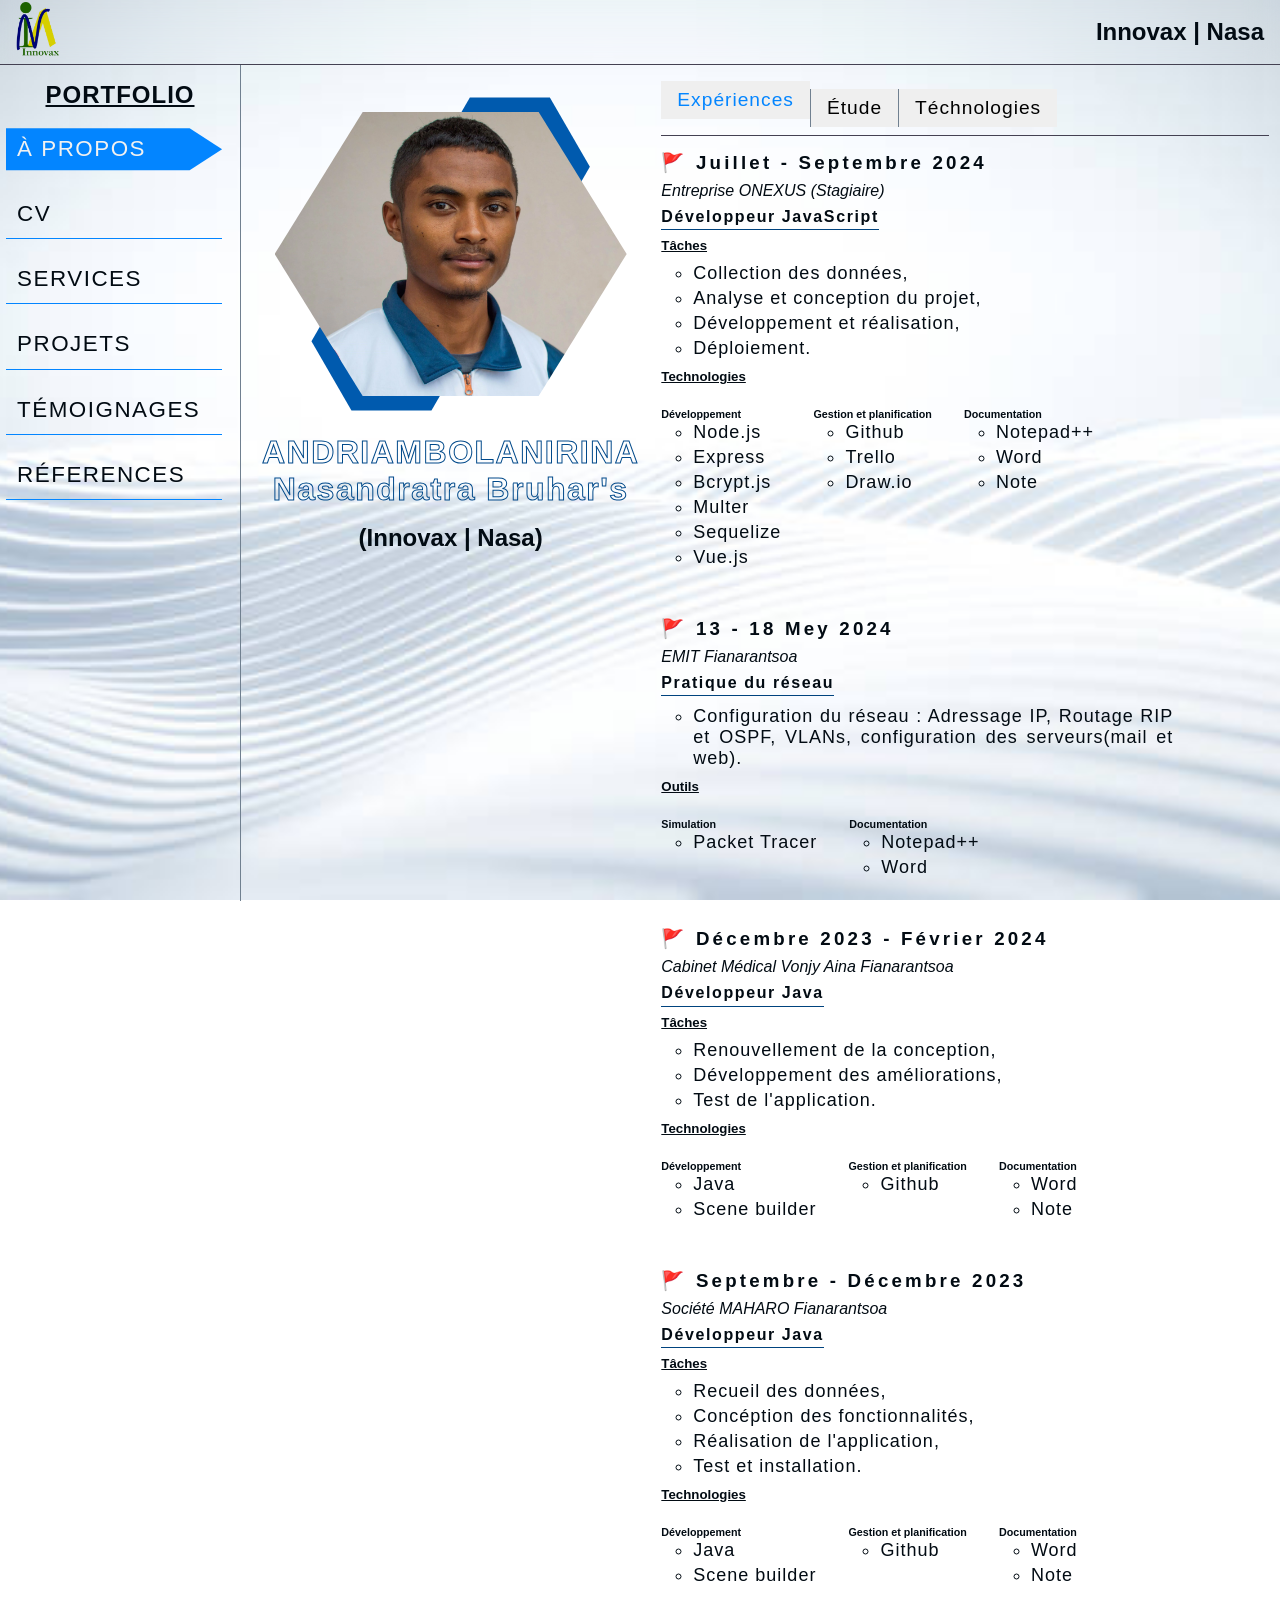
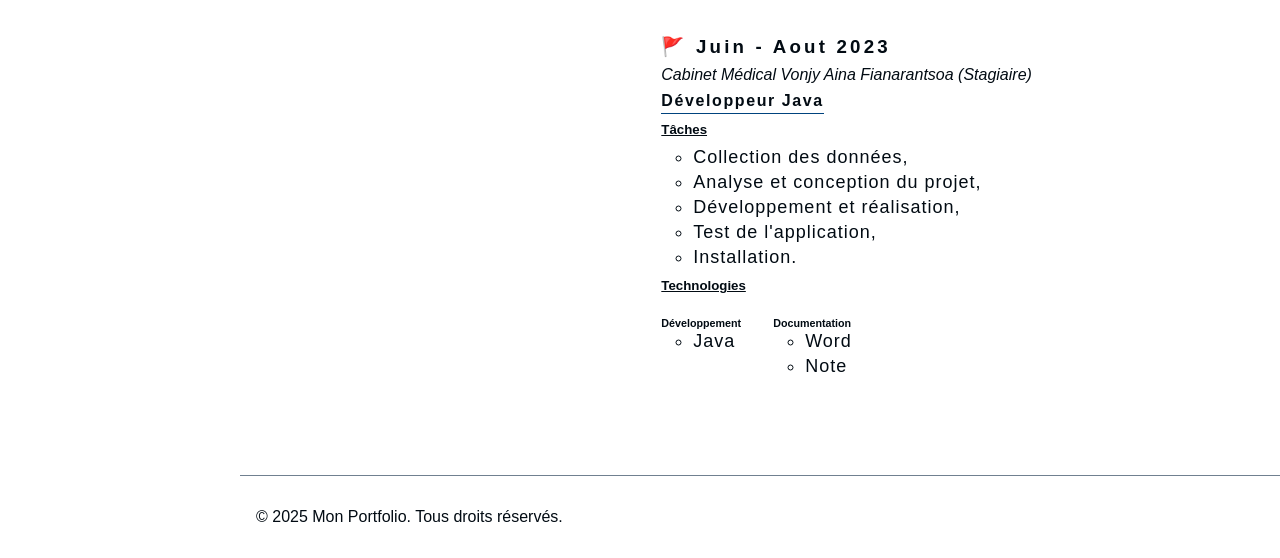
==== index.html @ ebd3f72e "update : spel check update (ONNEXUX -> ONEXUS)" ====
<!DOCTYPE html>
<html lang="fr">

<head>
    <meta charset="UTF-8">
    <meta name="viewport" content="width=device-width, initial-scale=1.0">
    <title>Innovax | Nasa</title>
    <link rel="shortcut icon" href="images/logo-white.png" type="image/x-icon">
    <link rel="stylesheet" href="style.css">
</head>

<body>

    <div class="page">
        <header>
            <section>
                <button class="toggle-btn" id="toggleBtn" hidden>☰</button>
                <img src="images/logo.png" alt="">
            </section>
            <section>
                <h1>Innovax | Nasa</h1>
            </section>
        </header>

        <aside>
            <section>
                <h2>portfolio</h2>
            </section>
            <nav>
                <a href="#about" class="links active" id="aboutLink">à propos</a>
                <a href="#cv" class="links" id="cvLink">cv</a>
                <a href="#service" class="links" id="serviceLink">services</a>
                <a href="#project" class="links" id="projectLink">projets</a>
                <a href="#testimony" class="links" id="testimonyLink">témoignages</a>
                <a href="#reference" class="links" id="referenceLink">réferences</a>
            </nav>
        </aside>

        <main>
            <section class="linkDestinations about" id="about">
                <div class="about-image">
                    <div class="img">
                        <div class="abs abs1"></div>
                        <img src="images/nasandratra.webp" alt="Nasandratra">
                        <div class="abs abs2"></div>
                    </div>
                    <h1>ANDRIAMBOLANIRINA <br> Nasandratra Bruhar's</h1>
                    <h2>(Innovax | Nasa)</h2>
                </div>
                <div class="about-description">
                    <div class="tabulation">
                        <button type="button" class="tabulations active" id="experienceTab">expériences</button>
                        <button type="button" class="tabulations" id="studyTab">étude</button>
                        <button type="button" class="tabulations" id="technologieTab">téchnologies</button>
                    </div>

                    <div id="experience" class="tabContent">
                        <div class="item">
                            <h3>🚩 Juillet - Septembre 2024</h3>
                            <i>Entreprise ONEXUS (Stagiaire)</i>
                            <h4>Développeur JavaScript</h4>
                            <h5>Tâches</h5>
                            <ul>
                                <li>Collection des données,</li>
                                <li>Analyse et conception du projet,</li>
                                <li>Développement et réalisation,</li>
                                <li>Déploiement.</li>
                            </ul>
                            <h5>Technologies</h5>
                            <div class="item-tech-used">
                                <div>
                                    <h6>Développement</h6>
                                    <ul>
                                        <li>Node.js</li>
                                        <li>Express</li>
                                        <li>Bcrypt.js</li>
                                        <li>Multer</li>
                                        <li>Sequelize</li>
                                        <li>Vue.js</li>
                                    </ul>
                                </div>
                                <div>
                                    <h6>Gestion et planification</h6>
                                    <ul>
                                        <li>Github</li>
                                        <li>Trello</li>
                                        <li>Draw.io</li>
                                    </ul>
                                </div>
                                <div>
                                    <h6>Documentation</h6>
                                    <ul>
                                        <li>Notepad++</li>
                                        <li>Word</li>
                                        <li>Note</li>
                                    </ul>
                                </div>
                            </div>
                        </div>
                        <div class="item">
                            <h3>🚩 13 - 18 Mey 2024</h3>
                            <i>EMIT Fianarantsoa</i>
                            <h4>Pratique du réseau</h4>
                            <ul>
                                <li>
                                    Configuration du réseau : Adressage IP, Routage RIP et OSPF, VLANs,
                                    configuration des serveurs(mail et web).
                                </li>
                            </ul>
                            <h5>Outils</h5>
                            <div class="item-tech-used">
                                <div>
                                    <h6>Simulation</h6>
                                    <ul>
                                        <li>Packet Tracer</li>
                                    </ul>
                                </div>
                                <div>
                                    <h6>Documentation</h6>
                                    <ul>
                                        <li>Notepad++</li>
                                        <li>Word</li>
                                    </ul>
                                </div>
                            </div>
                        </div>
                        <div class="item">
                            <h3>🚩 Décembre 2023 - Février 2024</h3>
                            <i>Cabinet Médical Vonjy Aina Fianarantsoa</i>
                            <h4>Développeur Java</h4>
                            <h5>Tâches</h5>
                            <ul>
                                <li>Renouvellement de la conception,</li>
                                <li>Développement des améliorations,</li>
                                <li>Test de l'application.</li>
                            </ul>
                            <h5>Technologies</h5>
                            <div class="item-tech-used">
                                <div>
                                    <h6>Développement</h6>
                                    <ul>
                                        <li>Java</li>
                                        <li>Scene builder</li>
                                    </ul>
                                </div>
                                <div>
                                    <h6>Gestion et planification</h6>
                                    <ul>
                                        <li>Github</li>
                                    </ul>
                                </div>
                                <div>
                                    <h6>Documentation</h6>
                                    <ul>
                                        <li>Word</li>
                                        <li>Note</li>
                                    </ul>
                                </div>
                            </div>
                        </div>
                        <div class="item">
                            <h3>🚩 Septembre - Décembre 2023</h3>
                            <i>Société MAHARO Fianarantsoa</i>
                            <h4>Développeur Java</h4>
                            <h5>Tâches</h5>
                            <ul>
                                <li>Recueil des données,</li>
                                <li>Concéption des fonctionnalités,</li>
                                <li>Réalisation de l'application,</li>
                                <li>Test et installation.</li>
                            </ul>
                            <h5>Technologies</h5>
                            <div class="item-tech-used">
                                <div>
                                    <h6>Développement</h6>
                                    <ul>
                                        <li>Java</li>
                                        <li>Scene builder</li>
                                    </ul>
                                </div>
                                <div>
                                    <h6>Gestion et planification</h6>
                                    <ul>
                                        <li>Github</li>
                                    </ul>
                                </div>
                                <div>
                                    <h6>Documentation</h6>
                                    <ul>
                                        <li>Word</li>
                                        <li>Note</li>
                                    </ul>
                                </div>
                            </div>
                        </div>
                        <div class="item">
                            <h3>🚩 Juin - Aout 2023</h3>
                            <i>Cabinet Médical Vonjy Aina Fianarantsoa (Stagiaire)</i>
                            <h4>Développeur Java</h4>
                            <h5>Tâches</h5>
                            <ul>
                                <li>Collection des données,</li>
                                <li>Analyse et conception du projet,</li>
                                <li>Développement et réalisation,</li>
                                <li>Test de l'application,</li>
                                <li>Installation.</li>
                            </ul>
                            <h5>Technologies</h5>
                            <div class="item-tech-used">
                                <div>
                                    <h6>Développement</h6>
                                    <ul>
                                        <li>Java</li>
                                    </ul>
                                </div>
                                <div>
                                    <h6>Documentation</h6>
                                    <ul>
                                        <li>Word</li>
                                        <li>Note</li>
                                    </ul>
                                </div>
                            </div>
                        </div>
                    </div>

                    <div id="study" class="tabContent hidden">
                        <div class="item">
                            <h3>2024 <i>(EMIT Fianarantsoa)</i></h3>
                            <ul>
                                <li>Obtention du diplôme de lycence en informatique.</li>
                            </ul>
                        </div>
                        <div class="item">
                            <h3>2022 <i>(Alliance Française)</i></h3>
                            <ul>
                                <li>Attestation de suivie de cours.</li>
                            </ul>
                        </div>
                        <div class="item">
                            <h3>2020 <i>(Lycée Betafo)</i></h3>
                            <ul>
                                <li>Obtention du diplôme baccalauréat.</li>
                            </ul>
                        </div>
                    </div>

                    <div id="technologie" class="tabContent hidden">
                        <div class="item">
                            <h4>Langage de programmation</h4>
                            <ul>
                                <li>Flutter</li>
                                <li>Java</li>
                                <li>JavaScript</li>
                                <li>TypeScript</li>
                            </ul>
                        </div>
                        <div class="item">
                            <h4>Téchnologies avancé </h4>
                            <ul>
                                <li>Spring Boot</li>
                                <li>Hiberanate</li>
                                <li>Thymeleaf</li>
                                <li>Node.js</li>
                                <li>Vue.js</li>
                                <li>React.js</li>
                                <li>Angular</li>
                            </ul>
                        </div>
                        <div class="item">
                            <h4>Base de nonnées </h4>
                            <ul>
                                <li>MySQL</li>
                                <li>PostgreSQL</li>
                            </ul>
                        </div>
                        <div class="item">
                            <h4>Outils de développement</h4>
                            <ul>
                                <li>Visual Studio Code</li>
                                <li>NetBeans</li>
                                <li>Notepad++</li>
                                <li>Android Studio</li>
                                <li>InteliJ</li>
                                <li>FormatFactory</li>
                                <li>Draw.io</li>
                            </ul>
                        </div>
                        <div class="item">
                            <h4>Plateforme de gestion et de planification</h4>
                            <ul>
                                <li>GitHub</li>
                                <li>Trello</li>
                            </ul>
                        </div>
                        <div class="item">
                            <h4>Informatique burautique</h4>
                            <ul>
                                <li>Microsoft word</li>
                                <li>Microsoft Excel</li>
                                <li>Microsoft Powerpoint</li>
                                <li>Microsoft One Note</li>
                            </ul>
                        </div>
                    </div>
                </div>
            </section>

            <section class="linkDestinations hidden cv" id="cv">
                <div class="cv-card">
                    <img src="images/dossier.webp" alt="IMG CV">
                    <p>Vous pouvez consulter mon CV complet en cliquant le bouton suivant</p>
                    <button type="button" id="btnCV">Consulter mon CV</button>
                </div>
            </section>

            <section class="linkDestinations hidden service" id="service">
                <div class="item-service">
                    <img src="images/conception.webp" alt="Conception de projets">
                    <h1>Conception de Projets</h1>
                    <p>
                        Analyse des besoins et définition des objectifs avec des stratégies adaptées.
                    </p>
                </div>
                <div class="item-service">
                    <img src="images/backend.webp" alt="Développement backend">
                    <h1>Développement Backend</h1>
                    <p>
                        Développement backend sécurisé et performant, conforme aux standards.
                    </p>
                </div>
                <div class="item-service">
                    <img src="images/web-apps.webp" alt="Développement frontend">
                    <h1>Développement Frontend</h1>
                    <p>
                        UI intuitive et accessible, respectant les normes IHM et RGAA..
                    </p>
                </div>
                <div class="item-service">
                    <img src="images/mobile.png" alt="Proposition de solutions">
                    <h1>Développement mobile</h1>
                    <p>
                        Développement d’une application mobile performante et ergonomique avec Flutter.
                    </p>
                </div>
                <div class="item-service">
                    <img src="images/collaboration.webp" alt="Collaboration en projet">
                    <h1>Collaboration en Projet</h1>
                    <p>
                        Collaboration efficace en équipe pour une gestion optimale du projet.
                    </p>
                </div>
                <div class="item-service">
                    <img src="images/solution.webp" alt="Proposition de solutions">
                    <h1>Proposition de Solutions</h1>
                    <p>
                        Identification des défis et proposition de solutions innovantes..
                    </p>
                </div>
            </section>


            <section class="linkDestinations hidden project" id="project">
                <div class="project-items">
                    <div class="project-groupe">
                        <h1>Application Mobile </h1>
                        <div class="items-container mobile">
                            <img src="images/mobile-home.png" alt="home">
                            <img src="images/mobile-favorit.png" alt="favorit">
                            <img src="images/mobile-cart.png" alt="cart">
                            <img src="images/mobile-sidebar.png" alt="sidebar">
                        </div>
                    </div>
                    <div class="project-groupe">
                        <h1>Application Web</h1>
                        <div class="items-container">
                            <img src="images/onexus-project.png" alt="Onexus">
                            <img src="images/onnexu_2.png" alt="Onexus">
                            <img src="images/reference-elpirata.png" alt="elpirata">
                        </div>
                    </div>
                    <div class="project-groupe">
                        <h1>Application Desktop</h1>
                        <div class="items-container">
                            <img src="images/maharo-project.webp" alt="Maharo">
                        </div>
                    </div>
                </div>
            </section>

            <section class="linkDestinations hidden testimony" id="testimony">
                <h1>Ce que disent les personnes qui m'ont accueilli</h1>
                <div class="testimonials-container">
                    <div class="testimonial-item">
                        <p>"Vous faites preuve d’une grande honnêteté et d’un sérieux exemplaire dans tout votre
                            travail."</p>
                        <span>Dr Nicole RAZAFINDRATAVY (Centre Médical Vonjy Aina)</span>
                    </div>
                    <div class="testimonial-item">
                        <p>"Nous avons été agréablement surpris par la qualité et l’ampleur de tout ce que vous avez
                            accompli."</p>
                        <span>Mr Sata RAKOTOSON (Onexus)</span>
                    </div>
                    <div class="testimonial-item">
                        <p>"Vous êtes sérieux et appliqué dans votre travail."</p>
                        <span>Pr Hélio RAZAFIMAHEFA (Centre Médical Vonjy Aina)</span>
                    </div>
                    <div class="testimonial-item">
                        <p>"Je suis pleinement satisfait de votre travail."</p>
                        <span>Mr Mahenina ANDRIAMITSIRY (Connecty Tech)</span>
                    </div>
                </div>
            </section>

            <section class="linkDestinations hidden reference" id="reference">
                <a href="https://elpirata.fr/appele" target="_blank">
                    <div>
                        <img src="images/reference-elpirata.png" alt="elpirata">
                        <span>Intégration web</span>
                    </div>
                </a>
                <a href="https://app.onexus.tech" target="_blank">
                    <div>
                        <img src="images/reference-onexus.png" alt="onexus">
                        <span>Développement</span>
                    </div>
                </a>
            </section>

        </main>

        <footer>
            <p>&copy; 2025 Mon Portfolio. Tous droits réservés.</p>
        </footer>
    </div>

    <script src="script.js"></script>
</body>

</html>
---- style.css ----
:root {
    --text-color: #020b13;
    --text-color-empty: #00498a;
    --white-color: #f1f1f1;
    --btn-color-active: #0385ff;
    --polygone-color: #005aae;
    --border-color: #708090;
}
* {
    margin: 0;
    padding: 0;
    user-select: none;
    font-family: 'Segoe UI', Tahoma, Geneva, Verdana, sans-serif;
    transition: all .3s;
}
body {
    justify-content: center;
    background-image: url("images/background-white-3.jpg");
    background-repeat: no-repeat;
    background-size: cover;
    background-position: center;
    background-attachment: fixed;
}
.page {
    max-width: 1400px;
    min-width: 700px;
    min-height: 100vh;
    color: var(--text-color);
    display: grid;
    grid-template-columns: 15rem 1fr;
    grid-template-areas:
        "header header"
        "sidebar main"
        "sidebar footer";
    grid-template-rows: auto 1fr auto;
}
header {
    position: sticky;
    top: 0;
    grid-area: header;
    height: 4rem;
    padding: 0 1rem;
    display: flex;
    justify-content: space-between;
    align-items: center;
    border: solid #444152;
    border-width: 0 0 1px 0;
    z-index: 10;
    backdrop-filter: blur(15px);
}
header section{
    display: flex;
    gap: 2rem;
}
header section img{
    width: 3rem;
}
aside {
    position: sticky;
    top: 4rem;
    grid-area: sidebar;
    width: 15rem;
    height: calc(100vh - 4rem);
    display: flex;
    flex-direction: column;
    justify-content: start;
    align-items: start;
    border: solid var(--border-color);
    border-width: 0 1px 0 0;
}
aside section {
    width: 100%;
    display: flex;
    justify-content: center;
    align-items: center;
    padding: 1rem 0;
}
aside section h2 {
    letter-spacing: 1px;
    text-decoration: underline;
    text-transform: uppercase;
}
aside nav {
    display: flex;
    flex-direction: column;
    justify-content: center;
    align-items: center;
    gap: 1rem;
    overflow-y: auto;
    width: 95%;
    padding-bottom: 1rem;
}
aside nav a {
    width: 85%;
    text-decoration: none;
    color: var(--text-color);
    border: none;
    letter-spacing: 1.5px;
    font-size: 1.4rem;
    padding-bottom: .3rem;
    padding: .7rem;
    display: flex;
    justify-content: space-between;
    align-items: center;
    border: var(--btn-color-active) solid ;
    border-width: 0 0 1px 0;
    text-transform: uppercase;
}
aside nav a:hover,
aside nav a.active,
aside nav a.active:hover{
    clip-path: polygon(0% 6.7%, 85% 6.7%, 100% 50%, 85% 93.3%, 0% 93.3%, 0% 50%);
    border: none;
    background: var(--btn-color-active);
    color: var(--white-color);
}
main {
    grid-area: main;
}
main section{
    min-height: calc(4rem + fit-content);
    padding: 1rem 0 2rem 0;
    flex-wrap: wrap;
    animation: animation-show 1s forwards;
}
main section.about{
    display: flex;
    justify-content: space-evenly;
    align-items: start;
}
main section.about .about-image{
    position: sticky;
    top: 4rem;
    width: 25rem;
    height: 30rem;
    display: flex;
    flex-direction: column;
    justify-content: center;
    align-items: center;
    gap: 1rem;
}
main section.about .about-image .img{
    width: fit-content;
    height: fit-content;
    position: relative;
    display: flex;
    justify-content: center;
    align-items: center;
}
main section.about .about-image .img .abs{
    width: 10rem;
    height: 10rem;
    position: absolute;
    clip-path: polygon(25% 6.7%, 75% 6.7%, 100% 50%, 75% 93.3%, 25% 93.3%, 0% 50%);
    background: var(--polygone-color);
}
main section.about .about-image .img .abs1{
    top: -.2rem;
    right: 2.3rem;
}main section.about .about-image .img .abs2{
    bottom: -.2rem;
    left: 2.3rem;
}
main section.about .about-image .img img{
    width: 22rem;
    clip-path: polygon(25% 6.7%, 75% 6.7%, 100% 50%, 75% 93.3%, 25% 93.3%, 0% 50%);
    z-index: 1;
}
main section.about .about-image h1{
    text-align: center;
    letter-spacing: 1.5px;
    font-size: xx-large;
    color: transparent;
    -webkit-text-stroke: 1px var(--text-color-empty);
}
main section.about .about-description{
    width: 38rem;
    height: fit-content;
    display: flex;
    flex-direction: column;
    justify-content: start;
    align-items: start;
}
main section.about .about-description .tabulation{
    width: 100%;
    display: flex;
    justify-content: start;
    align-items: start;
    border: solid #444152;
    border-width: 0 0 1px 0;
    padding: .5rem 0;
}
main section.about .about-description .tabulation button{
    padding: .5rem 1rem;
    cursor: pointer;
    font-size: 1.2rem;
    text-transform: capitalize;
    letter-spacing: 1px;
    border: none;
}
main section.about .about-description .tabulation button:nth-child(2){
    border: solid var(--border-color);
    border-width: 0 1px;
}
main section.about .about-description .tabulation button.active,
main section.about .about-description .tabulation button:hover{
    color: var(--btn-color-active);
    transform: translateY(-.5rem);
}
main section.about .about-description .tabulation button:last-child{
    border: none;
}
main section.about .about-description .tabContent{
    display: flex;
    flex-direction: column;
    justify-content: start;
    align-items: start;
    padding: 1rem 0;
}
main section.about .about-description .tabContent .item{
    display: flex;
    flex-direction: column;
    justify-content: start;
    align-items: start;
    gap: .5rem;
    margin-bottom: 2rem;
}
main section.about .about-description .tabContent .item h3{
    letter-spacing: .2rem;
}
main section.about .about-description .tabContent .item h4{
    letter-spacing: .1rem;
    padding-bottom: .2rem;
    border-bottom: 1px solid #00437e;
}
main section.about .about-description .tabContent .item h5{
    text-decoration: underline;
}
main section.about .about-description .tabContent .item ul{
    padding-left: 2rem;
}
main section.about .about-description .tabContent .item li{
    list-style-type: circle;
    letter-spacing: 1px;
    font-size: large;
    padding: 2px 0;
    max-width: 30rem;
    text-align: justify;
}
main section.about .about-description .tabContent .item .item-tech-used{
    width: fit-content;
    display: flex; 
    gap: 2rem;
    margin: 1rem 0;
}
main section.reference{
    display: flex;
    justify-content: space-evenly;
    align-items: center;
    flex-wrap: wrap;
    gap: 1rem;
    padding: 2rem 0;
}
main section.project{
    padding: 2rem;
}
main section.project .project-items{
    display: flex;
    flex-direction: column;
    justify-content: start;
    align-items: start;
    gap: 2rem;
}
main section.project .project-items .project-groupe{
    display: flex;
    flex-direction: column;
    background: #fff;
    padding: 1rem;
    gap: 1rem;
    box-shadow: 1px 2px 10px var(--border-color);
}
main section.project .project-items .project-groupe .items-container{
    display: flex;
    flex-wrap: wrap;
    gap: 1rem;
}
main section.project .project-items .project-groupe .items-container img{
    width: 30rem;
    box-shadow: 1px 2px 10px var(--border-color);
}
main section.project .project-items .project-groupe .mobile img{
    width: 15rem;
}
main section.cv{
    padding-bottom: 1rem;
}
main section.cv,
main section.cv .cv-card {
    display: flex;
    flex-direction: column;
    justify-content: center;
    align-items: center;
    gap: 1rem;
}
main section.cv .cv-card{
    gap: 2rem;
    padding: 1rem;
    border-radius: 1rem;
    max-width: 35rem;
    box-shadow: 1px 2px 10px var(--border-color);
}
main section.cv .cv-card img{
    width: 15rem;
}
main section.cv .cv-card p{
    width: 100%;
    letter-spacing: 1.5px;
    font-size: x-large;
    text-align: center;
}
main section.cv .cv-card button{
    padding: .5rem 1rem;
    font-size: 1.5rem;
    letter-spacing: 1.5px;
    border: none;
    outline: none;
    border-radius: .3rem;
    color: var(--white-color);
    cursor: pointer;
    background: var(--btn-color-active);
}
main section.cv .cv-card button:hover{
    transform: scale(1.1);
}
main section.service{
    display: flex;
    justify-content: center;
    align-items: start;
    flex-wrap: wrap;
    margin-top: 1rem;
    gap: 2rem;
}
main section.service .item-service{
    display: flex;
    flex-direction: column;
    justify-content: start;
    align-items: start;
    gap: 1rem;
    width: 15rem;
    padding: 1rem;
    border-radius: 1rem;
    border: 1px solid var(--border-color);
    box-shadow: 1px 2px 10px var(--border-color);
}
main section.service .item-service img{
    width: 8rem;
    max-height: 7rem;
}
main section.service .item-service h1{
    letter-spacing: 2px;
    font-size: 1.2rem;
    padding-bottom: .5rem;
    border-bottom: 2px solid #0385ff;
}
main section.service .item-service p{
    text-align: justify;
    letter-spacing: 1px;
}
main section.testimony{
    padding: 2rem;
}
main section.testimony h1{
    letter-spacing: 2px;
    text-decoration: underline;
}
main section.testimony .testimonials-container{
    display: flex;
    flex-direction: column;
    gap: 1rem;
    margin-top: 1rem;
}
main section.testimony .testimonials-container .testimonial-item{
    padding: 1rem;
    box-shadow: 1px 2px 15px slategray;
    display: flex;
    flex-direction: column;
    gap: .5rem;
    border-radius: .5rem;
}
main section.testimony .testimonials-container .testimonial-item p{
    font-size: 1.6rem;
}
main section.reference{
    display: flex;
    justify-content: start;
    align-items: start;
    gap: 2rem;
    padding: 2rem;
    flex-wrap: wrap;
}
main section.reference a{
    text-decoration: none;
    color: #02010e;
}
main section.reference a div{
    width: fit-content;
    display: flex;
    flex-direction: column;
    justify-content: start;
    align-items: start;
    gap: 1rem;
    padding: 1rem;
    box-shadow: 1px 2px 15px slategray;
    border-radius: 1rem;
}
main section.reference a div img{
    width: 20rem;
}
main section.reference a div  span{
    letter-spacing: 2px;
    font-size: 1.4rem;

}
footer {
    grid-area: footer;
    height: fit-content;
    padding: 2rem 1rem;
    display: flex;
    justify-content: space-between;
    align-items: center;
    border: solid var(--border-color);
    border-width: 1px 0 0 0 ;
}

@media (max-width: 850px) {
    .page {
        grid-template-columns: 1fr;
        grid-template-areas:
            "header header"
            "main main"
            "footer footer";
    }
    header {
        .logo {
            i {
                display: block;
            }
        }
    }
    aside {
        position: fixed;
        top: 4rem;
        bottom: 0;
        height: 100vh;
        display: none;
    }
    aside.toggle-btn {
        display: none;
    }
}
@keyframes animation-show
{
    from{
        transform: scale(0.5);
    }
    to{
        transform: scale(1);
    }
}
.hidden{
    display: none !important;
}
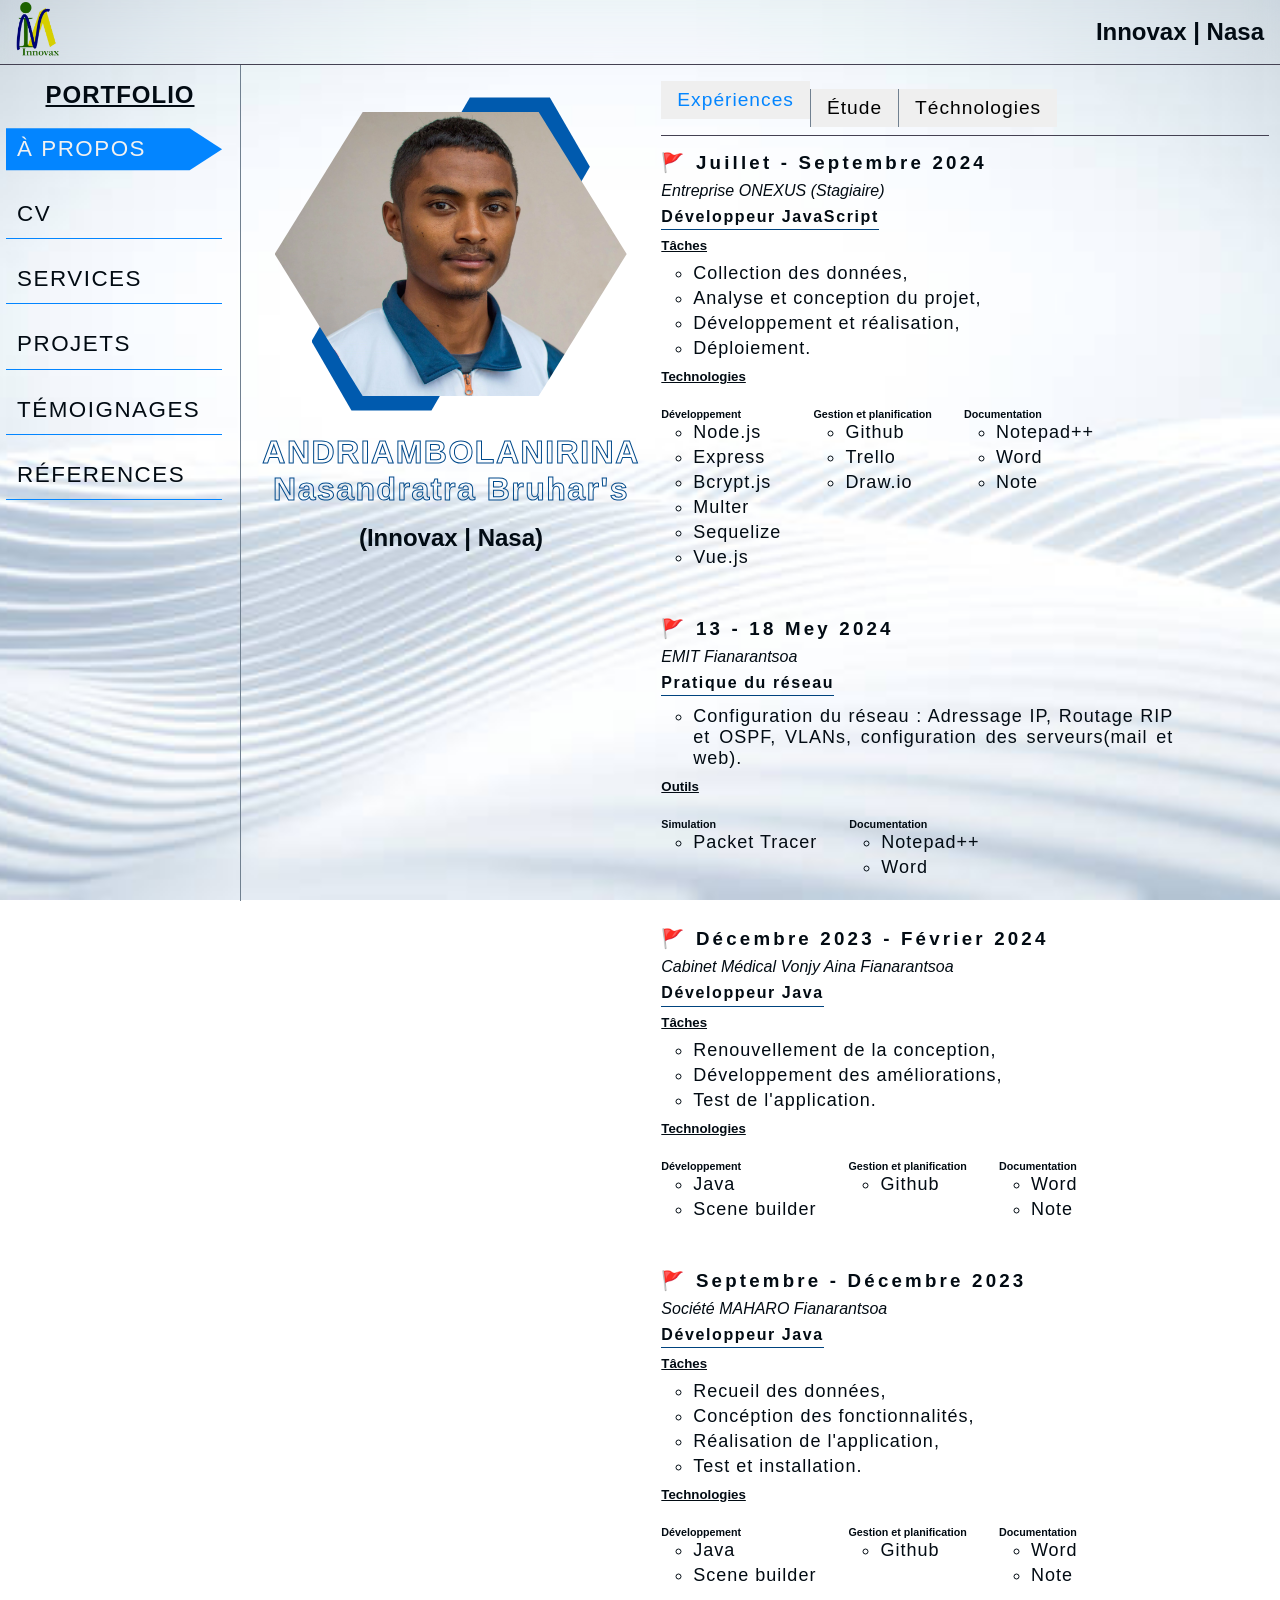
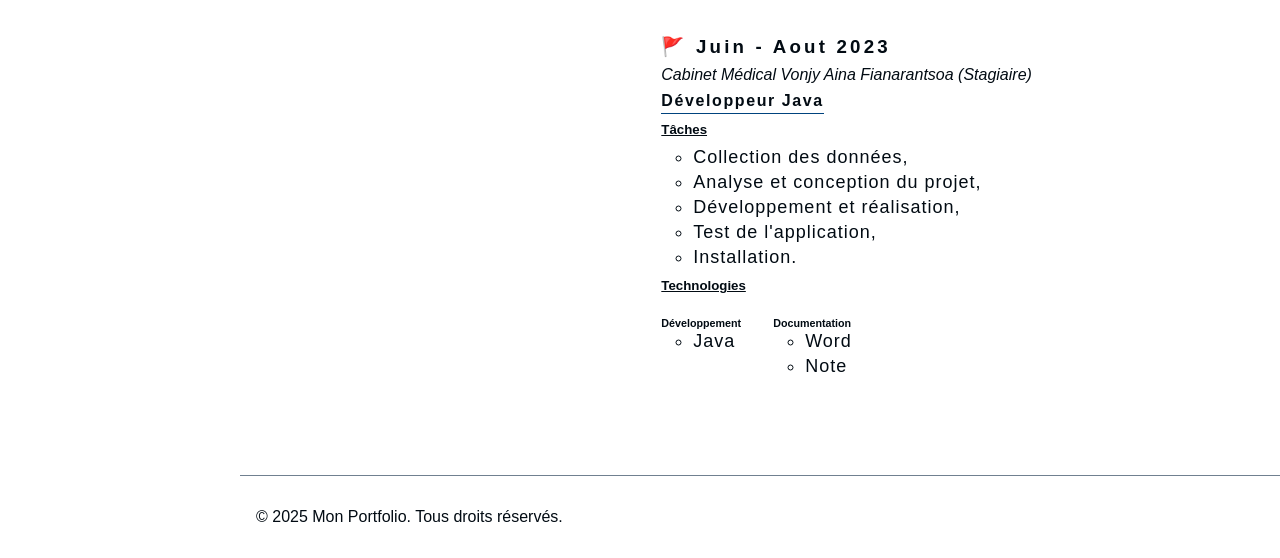
==== commit ed58baa8: "Update index.html" ====
--- a/index.html
+++ b/index.html
@@ -232,12 +232,6 @@
                             </ul>
                         </div>
                         <div class="item">
-                            <h3>2022 <i>(Alliance Française)</i></h3>
-                            <ul>
-                                <li>Attestation de suivie de cours.</li>
-                            </ul>
-                        </div>
-                        <div class="item">
                             <h3>2020 <i>(Lycée Betafo)</i></h3>
                             <ul>
                                 <li>Obtention du diplôme baccalauréat.</li>
@@ -249,7 +243,7 @@
                         <div class="item">
                             <h4>Langage de programmation</h4>
                             <ul>
-                                <li>Flutter</li>
+                                <li>(Dart) Flutter</li>
                                 <li>Java</li>
                                 <li>JavaScript</li>
                                 <li>TypeScript</li>
@@ -263,7 +257,6 @@
                                 <li>Thymeleaf</li>
                                 <li>Node.js</li>
                                 <li>Vue.js</li>
-                                <li>React.js</li>
                                 <li>Angular</li>
                             </ul>
                         </div>
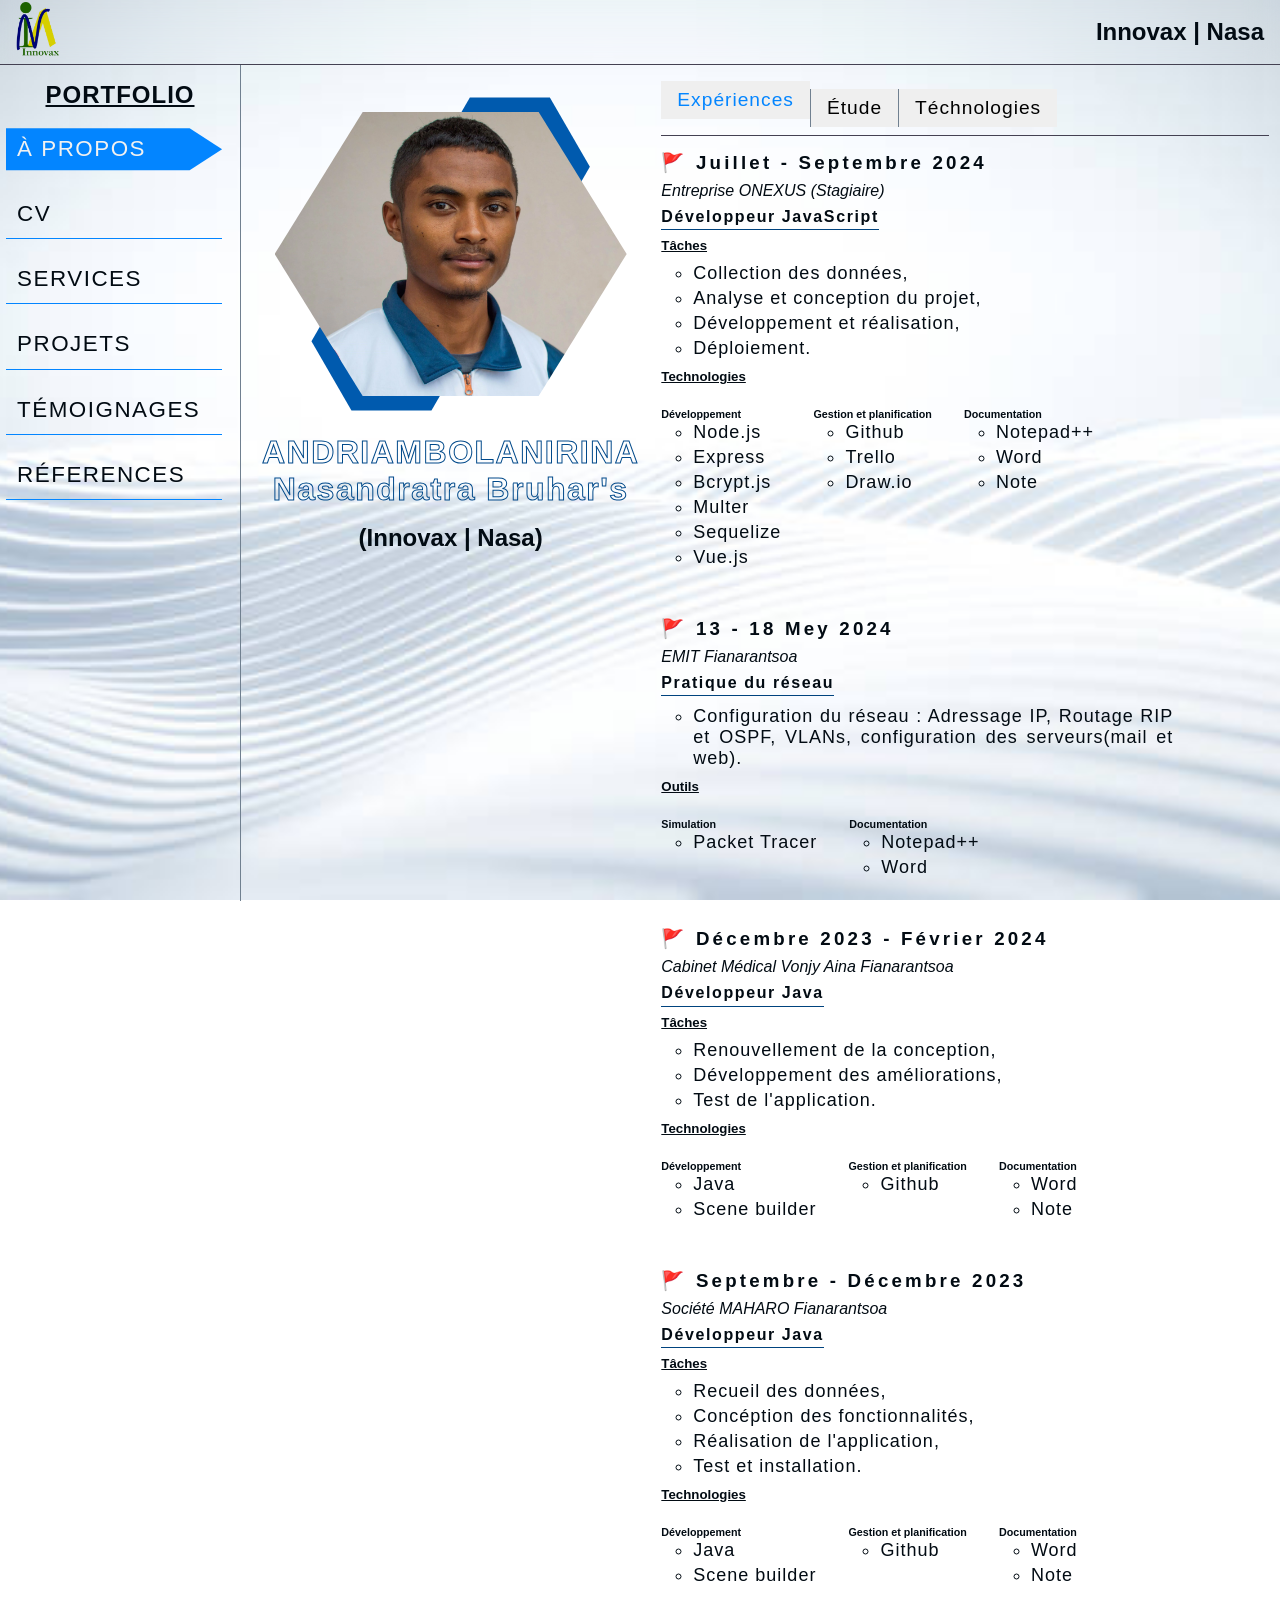
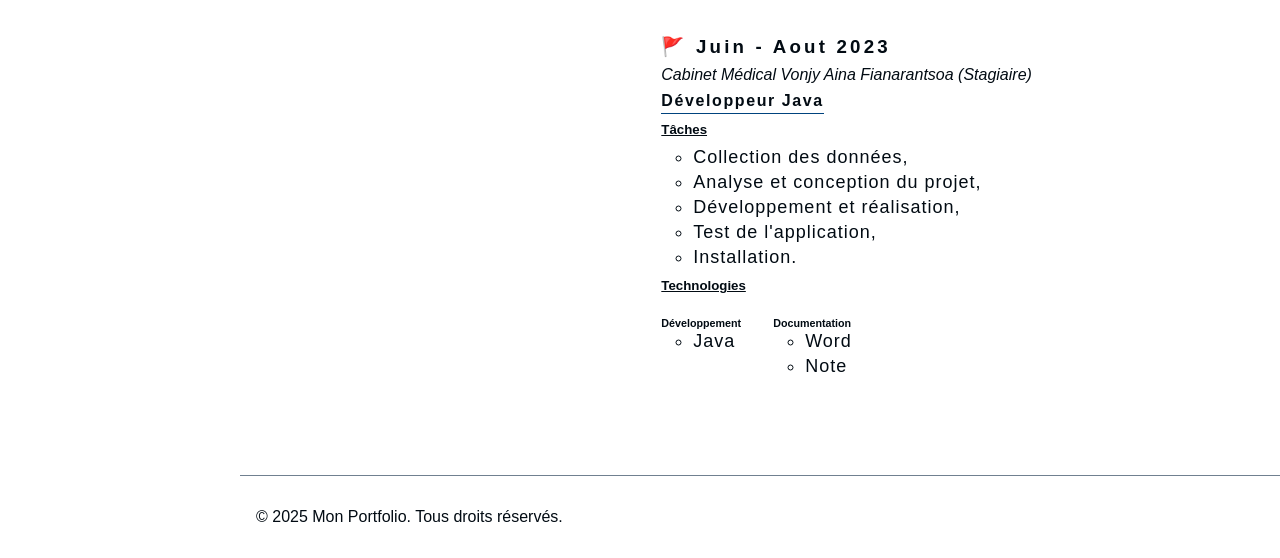
==== commit 81023ab8: "Update index.html: study, project, and cv" ====
--- a/index.html
+++ b/index.html
@@ -228,7 +228,7 @@
                         <div class="item">
                             <h3>2024 <i>(EMIT Fianarantsoa)</i></h3>
                             <ul>
-                                <li>Obtention du diplôme de lycence en informatique.</li>
+                                <li>Obtention du diplôme de licence en informatique.</li>
                             </ul>
                         </div>
                         <div class="item">
@@ -369,7 +369,6 @@
                         <div class="items-container">
                             <img src="images/onexus-project.png" alt="Onexus">
                             <img src="images/onnexu_2.png" alt="Onexus">
-                            <img src="images/reference-elpirata.png" alt="elpirata">
                         </div>
                     </div>
                     <div class="project-groupe">
